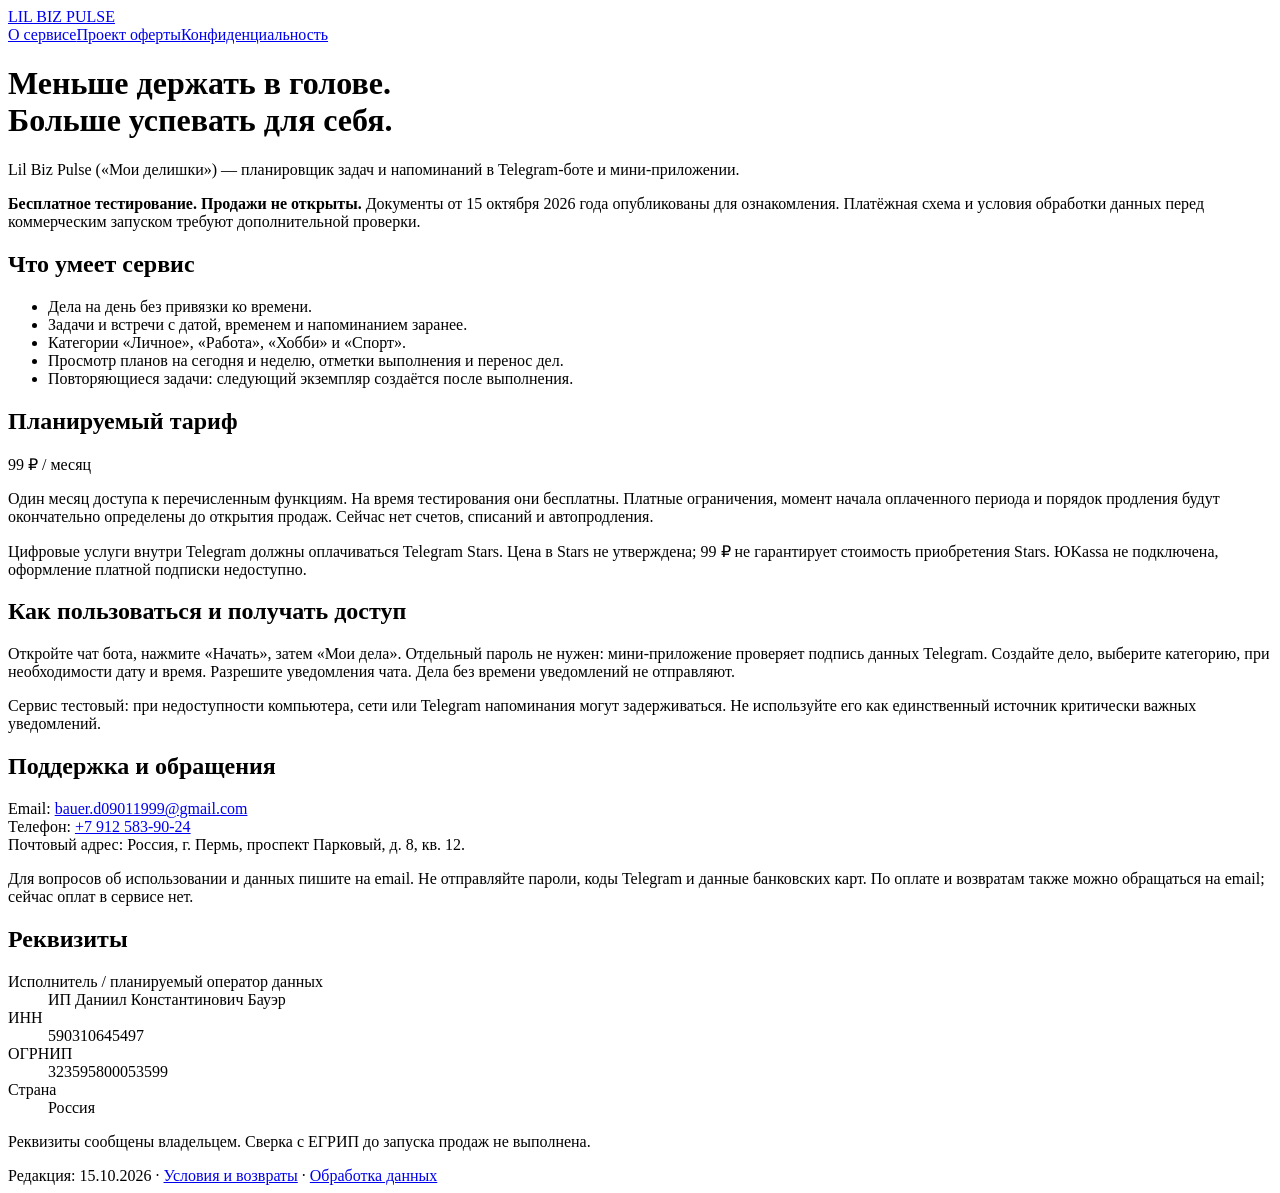
==== index.html @ 01dd5595 "Publish Lil Biz Pulse service information (pre-launch)" ====
<!doctype html>
<html lang="ru"><head><meta charset="utf-8"><meta name="viewport" content="width=device-width,initial-scale=1"><meta name="description" content="Lil Biz Pulse: дела и напоминания в Telegram. Описание, планируемый тариф, документы и реквизиты."><title>Lil Biz Pulse — о сервисе</title><link rel="stylesheet" href="style.css"></head>
<body><main><header><a class="brand" href="index.html">LIL BIZ PULSE</a><nav aria-label="Документы"><a href="index.html" aria-current="page">О сервисе</a><a href="offer.html">Проект оферты</a><a href="privacy.html">Конфиденциальность</a></nav></header>
<h1>Меньше держать в голове.<br>Больше успевать для себя.</h1>
<p>Lil Biz Pulse («Мои делишки») — планировщик задач и напоминаний в Telegram-боте и мини-приложении.</p>
<aside class="note"><strong>Бесплатное тестирование. Продажи не открыты.</strong> Документы от 15 октября 2026 года опубликованы для ознакомления. Платёжная схема и условия обработки данных перед коммерческим запуском требуют дополнительной проверки.</aside>
<h2>Что умеет сервис</h2><ul><li>Дела на день без привязки ко времени.</li><li>Задачи и встречи с датой, временем и напоминанием заранее.</li><li>Категории «Личное», «Работа», «Хобби» и «Спорт».</li><li>Просмотр планов на сегодня и неделю, отметки выполнения и перенос дел.</li><li>Повторяющиеся задачи: следующий экземпляр создаётся после выполнения.</li></ul>
<h2>Планируемый тариф</h2><p class="price">99 ₽ / месяц</p><p>Один месяц доступа к перечисленным функциям. На время тестирования они бесплатны. Платные ограничения, момент начала оплаченного периода и порядок продления будут окончательно определены до открытия продаж. Сейчас нет счетов, списаний и автопродления.</p>
<p>Цифровые услуги внутри Telegram должны оплачиваться Telegram Stars. Цена в Stars не утверждена; 99 ₽ не гарантирует стоимость приобретения Stars. ЮKassa не подключена, оформление платной подписки недоступно.</p>
<h2>Как пользоваться и получать доступ</h2><p>Откройте чат бота, нажмите «Начать», затем «Мои дела». Отдельный пароль не нужен: мини-приложение проверяет подпись данных Telegram. Создайте дело, выберите категорию, при необходимости дату и время. Разрешите уведомления чата. Дела без времени уведомлений не отправляют.</p><p>Сервис тестовый: при недоступности компьютера, сети или Telegram напоминания могут задерживаться. Не используйте его как единственный источник критически важных уведомлений.</p>
<h2>Поддержка и обращения</h2><p>Email: <a href="mailto:bauer.d09011999@gmail.com">bauer.d09011999@gmail.com</a><br>Телефон: <a href="tel:+79125839024">+7 912 583-90-24</a><br>Почтовый адрес: Россия, г. Пермь, проспект Парковый, д. 8, кв. 12.</p><p>Для вопросов об использовании и данных пишите на email. Не отправляйте пароли, коды Telegram и данные банковских карт. По оплате и возвратам также можно обращаться на email; сейчас оплат в сервисе нет.</p>
<h2>Реквизиты</h2><dl><dt>Исполнитель / планируемый оператор данных</dt><dd>ИП Даниил Константинович Бауэр</dd><dt>ИНН</dt><dd>590310645497</dd><dt>ОГРНИП</dt><dd>323595800053599</dd><dt>Страна</dt><dd>Россия</dd></dl><p class="muted">Реквизиты сообщены владельцем. Сверка с ЕГРИП до запуска продаж не выполнена.</p>
<footer>Редакция: 15.10.2026 · <a href="offer.html">Условия и возвраты</a> · <a href="privacy.html">Обработка данных</a></footer></main></body></html>
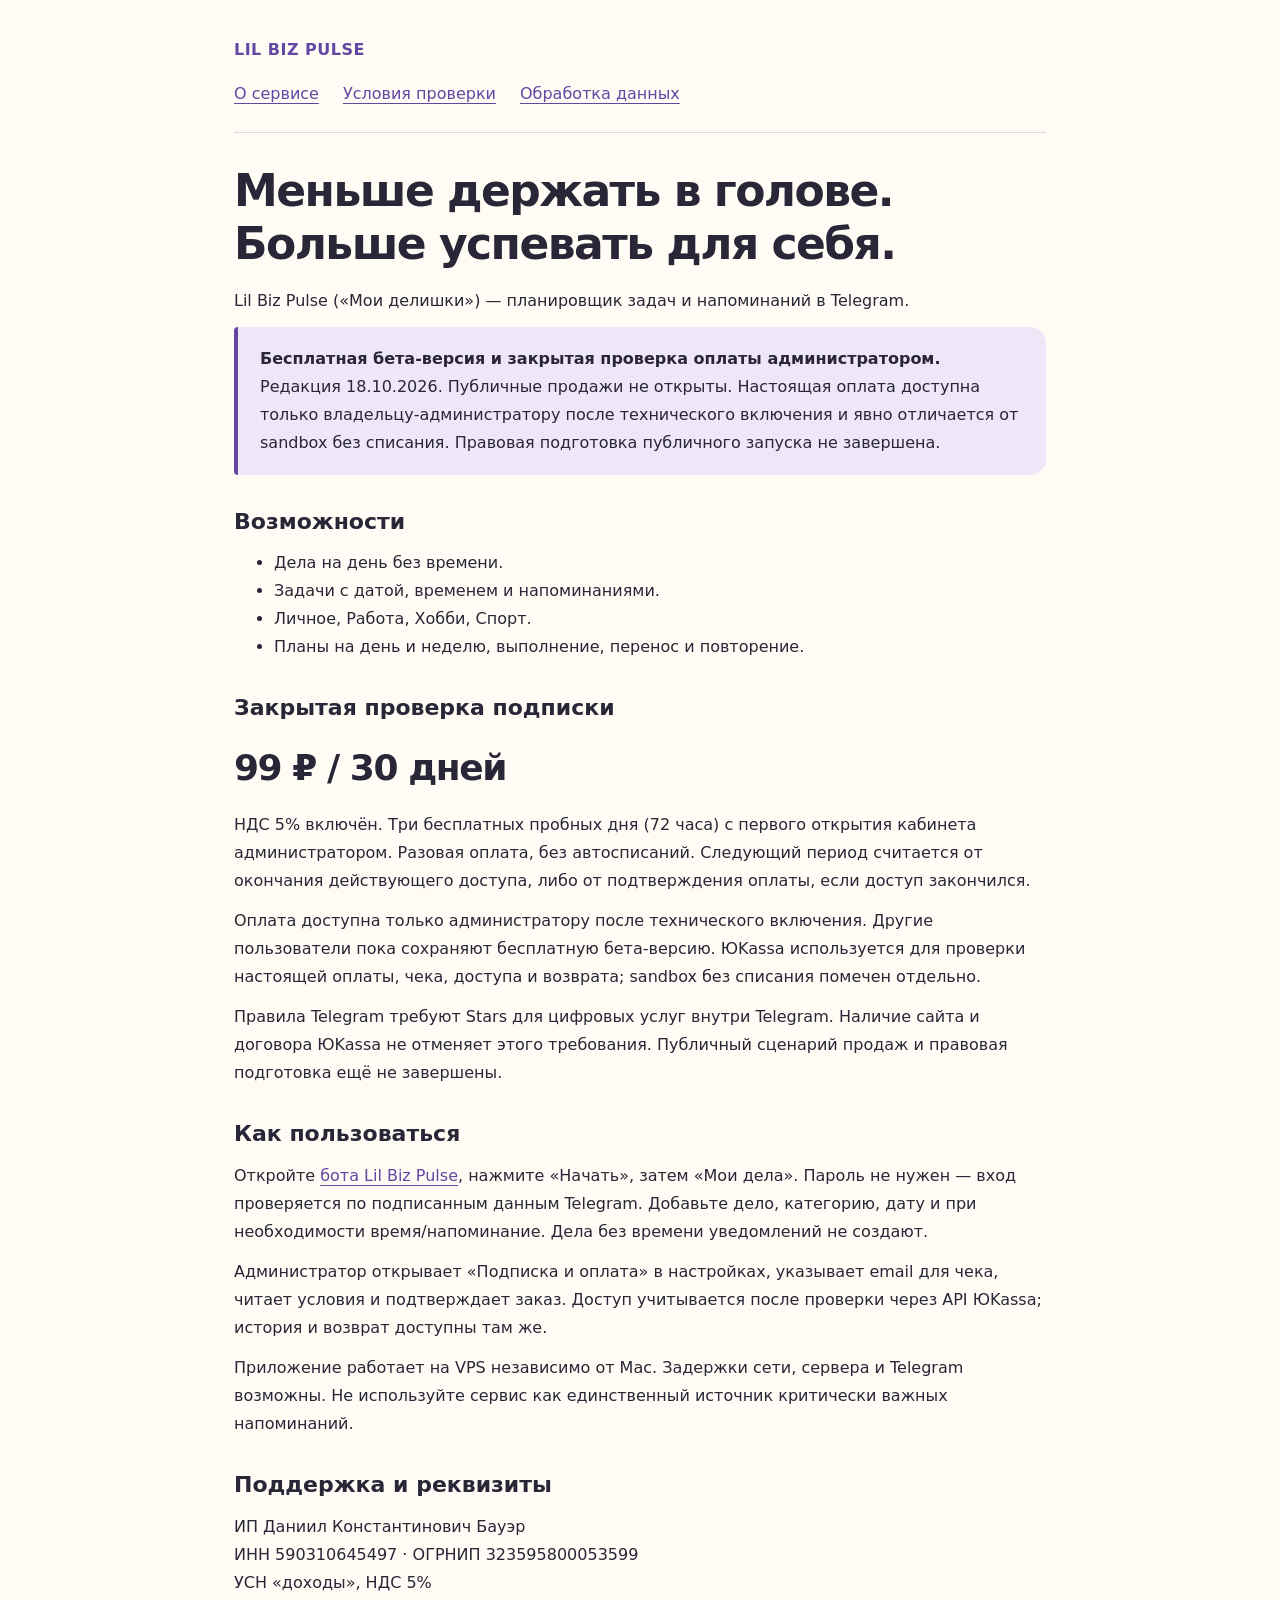
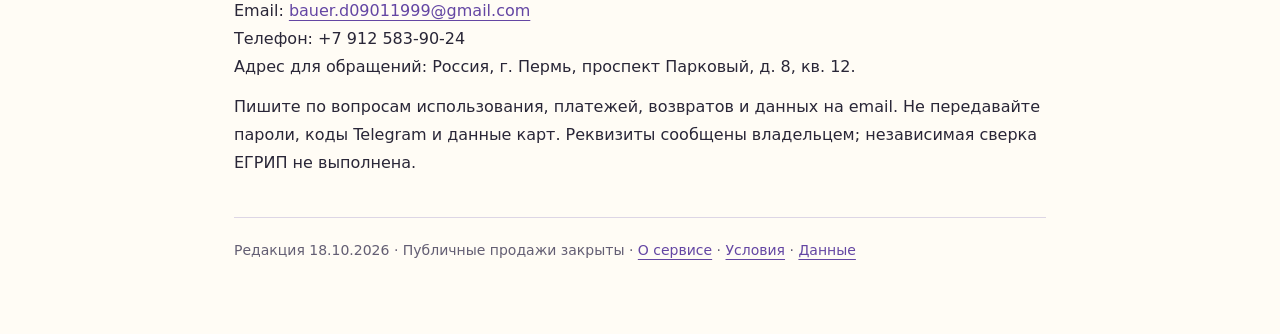
==== commit 6e83a375: "Describe administrator billing pilot, VAT 5%, and actual VPS infrastructure" ====
--- a/index.html
+++ b/index.html
@@ -1,13 +1,10 @@
 <!doctype html>
-<html lang="ru"><head><meta charset="utf-8"><meta name="viewport" content="width=device-width,initial-scale=1"><meta name="description" content="Lil Biz Pulse: дела и напоминания в Telegram. Описание, планируемый тариф, документы и реквизиты."><title>Lil Biz Pulse — о сервисе</title><link rel="stylesheet" href="style.css"></head>
-<body><main><header><a class="brand" href="index.html">LIL BIZ PULSE</a><nav aria-label="Документы"><a href="index.html" aria-current="page">О сервисе</a><a href="offer.html">Проект оферты</a><a href="privacy.html">Конфиденциальность</a></nav></header>
+<html lang="ru"><head><meta charset="utf-8"><meta name="viewport" content="width=device-width,initial-scale=1"><title>О сервисе — Lil Biz Pulse</title><link rel="stylesheet" href="style.css"></head>
+<body><main><header><a class="brand" href="index.html">LIL BIZ PULSE</a><nav aria-label="Документы"><a href="index.html">О сервисе</a><a href="offer.html">Условия проверки</a><a href="privacy.html">Обработка данных</a></nav></header>
 <h1>Меньше держать в голове.<br>Больше успевать для себя.</h1>
-<p>Lil Biz Pulse («Мои делишки») — планировщик задач и напоминаний в Telegram-боте и мини-приложении.</p>
-<aside class="note"><strong>Бесплатное тестирование. Продажи не открыты.</strong> Документы от 15 октября 2026 года опубликованы для ознакомления. Платёжная схема и условия обработки данных перед коммерческим запуском требуют дополнительной проверки.</aside>
-<h2>Что умеет сервис</h2><ul><li>Дела на день без привязки ко времени.</li><li>Задачи и встречи с датой, временем и напоминанием заранее.</li><li>Категории «Личное», «Работа», «Хобби» и «Спорт».</li><li>Просмотр планов на сегодня и неделю, отметки выполнения и перенос дел.</li><li>Повторяющиеся задачи: следующий экземпляр создаётся после выполнения.</li></ul>
-<h2>Планируемый тариф</h2><p class="price">99 ₽ / месяц</p><p>Один месяц доступа к перечисленным функциям. На время тестирования они бесплатны. Платные ограничения, момент начала оплаченного периода и порядок продления будут окончательно определены до открытия продаж. Сейчас нет счетов, списаний и автопродления.</p>
-<p>Цифровые услуги внутри Telegram должны оплачиваться Telegram Stars. Цена в Stars не утверждена; 99 ₽ не гарантирует стоимость приобретения Stars. ЮKassa не подключена, оформление платной подписки недоступно.</p>
-<h2>Как пользоваться и получать доступ</h2><p>Откройте чат бота, нажмите «Начать», затем «Мои дела». Отдельный пароль не нужен: мини-приложение проверяет подпись данных Telegram. Создайте дело, выберите категорию, при необходимости дату и время. Разрешите уведомления чата. Дела без времени уведомлений не отправляют.</p><p>Сервис тестовый: при недоступности компьютера, сети или Telegram напоминания могут задерживаться. Не используйте его как единственный источник критически важных уведомлений.</p>
-<h2>Поддержка и обращения</h2><p>Email: <a href="mailto:bauer.d09011999@gmail.com">bauer.d09011999@gmail.com</a><br>Телефон: <a href="tel:+79125839024">+7 912 583-90-24</a><br>Почтовый адрес: Россия, г. Пермь, проспект Парковый, д. 8, кв. 12.</p><p>Для вопросов об использовании и данных пишите на email. Не отправляйте пароли, коды Telegram и данные банковских карт. По оплате и возвратам также можно обращаться на email; сейчас оплат в сервисе нет.</p>
-<h2>Реквизиты</h2><dl><dt>Исполнитель / планируемый оператор данных</dt><dd>ИП Даниил Константинович Бауэр</dd><dt>ИНН</dt><dd>590310645497</dd><dt>ОГРНИП</dt><dd>323595800053599</dd><dt>Страна</dt><dd>Россия</dd></dl><p class="muted">Реквизиты сообщены владельцем. Сверка с ЕГРИП до запуска продаж не выполнена.</p>
-<footer>Редакция: 15.10.2026 · <a href="offer.html">Условия и возвраты</a> · <a href="privacy.html">Обработка данных</a></footer></main></body></html>
+<p>Lil Biz Pulse («Мои делишки») — планировщик задач и напоминаний в Telegram.</p><aside class="note"><strong>Бесплатная бета-версия и закрытая проверка оплаты администратором.</strong> Редакция 18.10.2026. Публичные продажи не открыты. Настоящая оплата доступна только владельцу-администратору после технического включения и явно отличается от sandbox без списания. Правовая подготовка публичного запуска не завершена.</aside>
+<h2>Возможности</h2><ul><li>Дела на день без времени.</li><li>Задачи с датой, временем и напоминаниями.</li><li>Личное, Работа, Хобби, Спорт.</li><li>Планы на день и неделю, выполнение, перенос и повторение.</li></ul>
+<h2>Закрытая проверка подписки</h2><p class="price">99 ₽ / 30 дней</p><p>НДС 5% включён. Три бесплатных пробных дня (72 часа) с первого открытия кабинета администратором. Разовая оплата, без автосписаний. Следующий период считается от окончания действующего доступа, либо от подтверждения оплаты, если доступ закончился.</p><p>Оплата доступна только администратору после технического включения. Другие пользователи пока сохраняют бесплатную бета-версию. ЮKassa используется для проверки настоящей оплаты, чека, доступа и возврата; sandbox без списания помечен отдельно.</p><p>Правила Telegram требуют Stars для цифровых услуг внутри Telegram. Наличие сайта и договора ЮKassa не отменяет этого требования. Публичный сценарий продаж и правовая подготовка ещё не завершены.</p>
+<h2>Как пользоваться</h2><p>Откройте <a href="https://t.me/lilbizpulse_bot">бота Lil Biz Pulse</a>, нажмите «Начать», затем «Мои дела». Пароль не нужен — вход проверяется по подписанным данным Telegram. Добавьте дело, категорию, дату и при необходимости время/напоминание. Дела без времени уведомлений не создают.</p><p>Администратор открывает «Подписка и оплата» в настройках, указывает email для чека, читает условия и подтверждает заказ. Доступ учитывается после проверки через API ЮKassa; история и возврат доступны там же.</p><p>Приложение работает на VPS независимо от Mac. Задержки сети, сервера и Telegram возможны. Не используйте сервис как единственный источник критически важных напоминаний.</p>
+<h2>Поддержка и реквизиты</h2><p>ИП Даниил Константинович Бауэр<br>ИНН 590310645497 · ОГРНИП 323595800053599<br>УСН «доходы», НДС 5%<br>Email: <a href="mailto:bauer.d09011999@gmail.com">bauer.d09011999@gmail.com</a><br>Телефон: +7 912 583-90-24<br>Адрес для обращений: Россия, г. Пермь, проспект Парковый, д. 8, кв. 12.</p><p>Пишите по вопросам использования, платежей, возвратов и данных на email. Не передавайте пароли, коды Telegram и данные карт. Реквизиты сообщены владельцем; независимая сверка ЕГРИП не выполнена.</p>
+<footer>Редакция 18.10.2026 · Публичные продажи закрыты · <a href="index.html">О сервисе</a> · <a href="offer.html">Условия</a> · <a href="privacy.html">Данные</a></footer></main></body></html>
--- a/style.css
+++ b/style.css
@@ -0,0 +1 @@
+:root{color-scheme:light;--ink:#292637;--muted:#635e73;--line:#ddd6e5;--paper:#fffcf5;--accent:#6446a3}*{box-sizing:border-box}body{margin:0;background:var(--paper);color:var(--ink);font:16px/1.75 system-ui,-apple-system,sans-serif}main{max-width:860px;margin:auto;padding:36px 24px 72px}header{padding-bottom:24px;border-bottom:1px solid var(--line)}.brand{color:var(--accent);font-weight:750;text-decoration:none;letter-spacing:.03em}nav{display:flex;flex-wrap:wrap;gap:12px 24px;margin-top:16px}a{color:var(--accent);text-underline-offset:4px}a:focus-visible{outline:3px solid var(--accent);outline-offset:5px}h1{font-size:clamp(28px,6vw,44px);line-height:1.2;letter-spacing:-.035em;margin:32px 0 16px}h2{font-size:22px;line-height:1.4;margin:32px 0 12px}p,ul,dl{margin:12px 0}.note{padding:18px 22px;background:#eee7f8;border-left:4px solid var(--accent);border-radius:4px 16px 16px 4px}.price{font-size:36px;letter-spacing:-.04em;font-weight:750}.muted,footer{color:var(--muted);font-size:14px}dt{font-weight:650}dd{margin:0 0 12px;overflow-wrap:anywhere}footer{margin-top:40px;padding-top:20px;border-top:1px solid var(--line)}@media print{nav{display:none}body{background:white}main{padding:0}.note{background:white;border:1px solid #999}a{color:inherit}}
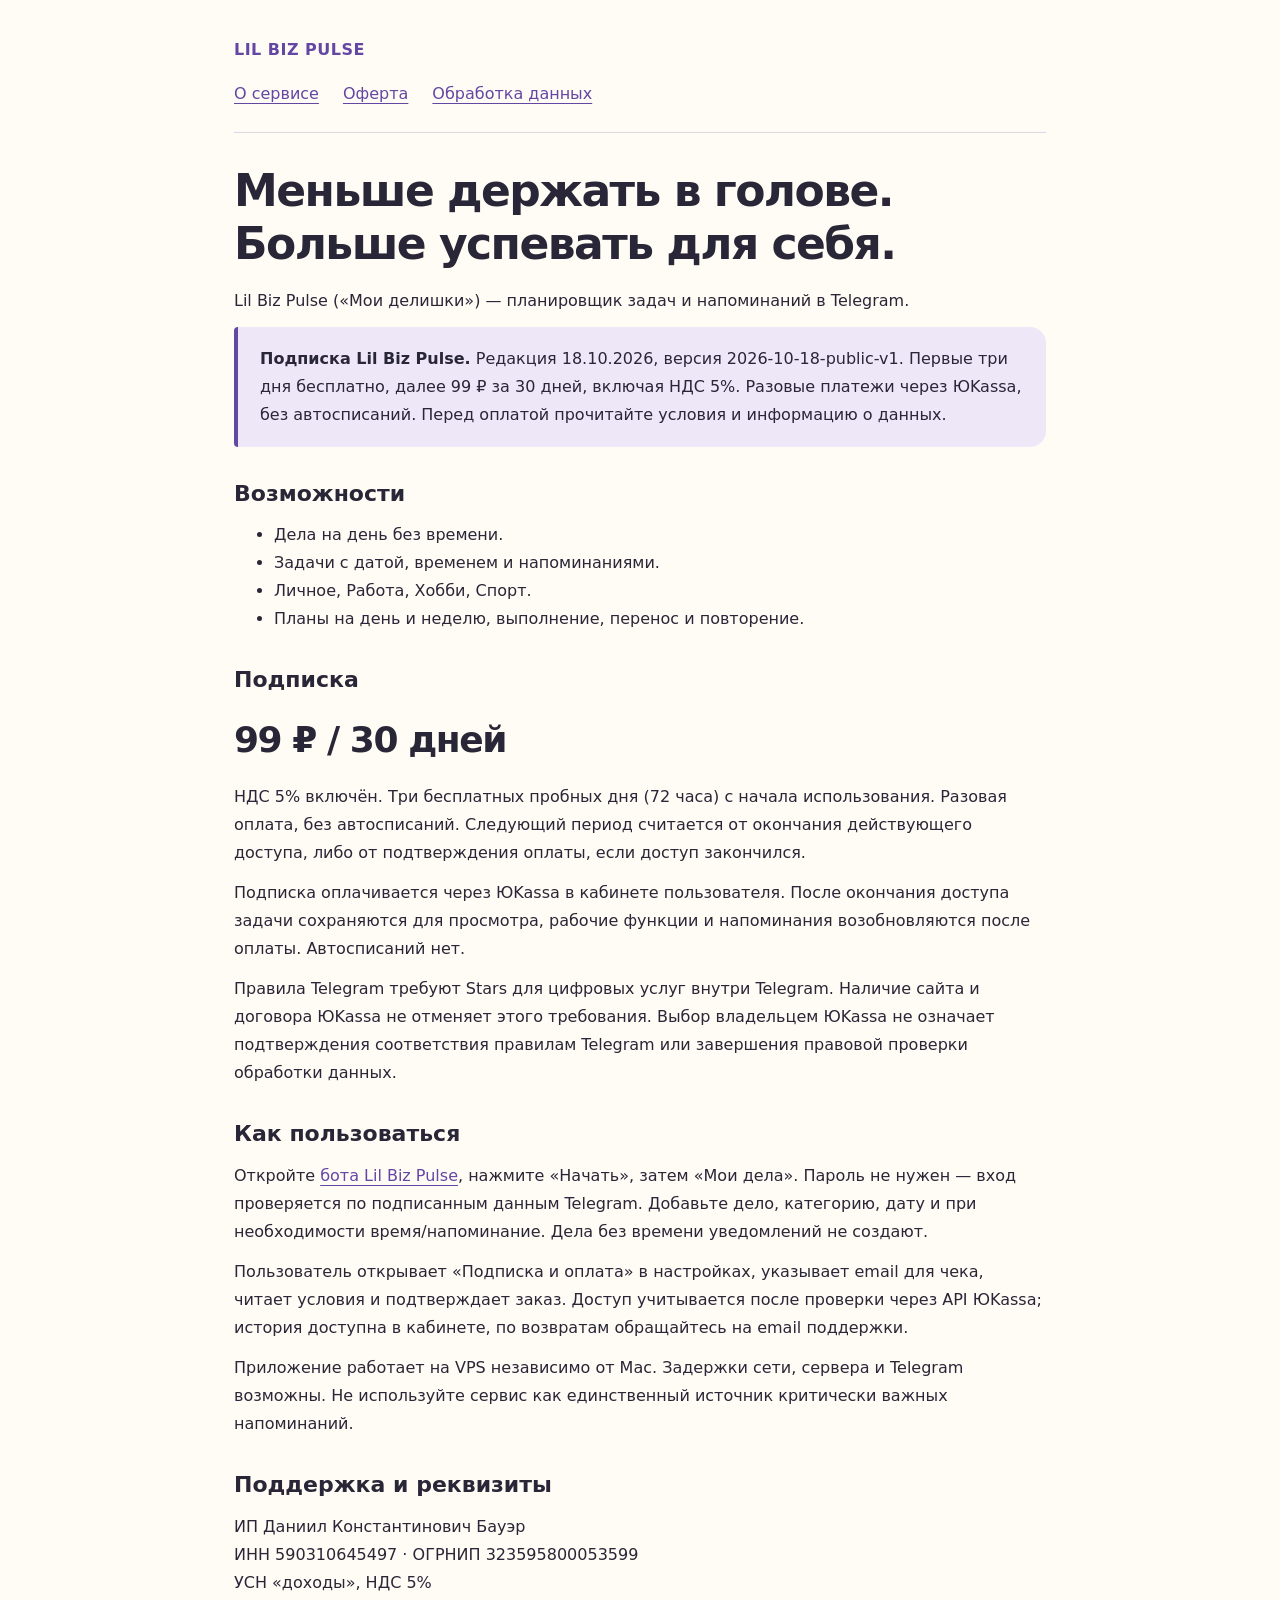
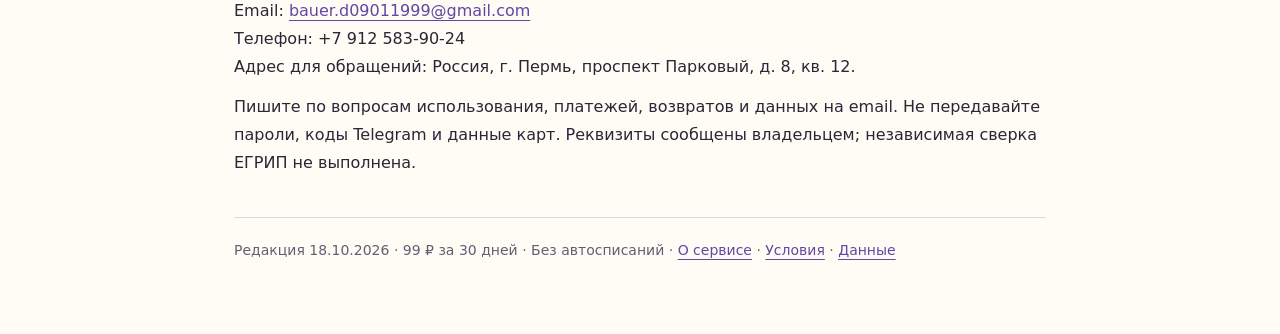
==== commit 0a68bb6c: "Publish subscription terms: 72-hour trial, read-only expiry, 99 RUB periods" ====
--- a/index.html
+++ b/index.html
@@ -1,10 +1,10 @@
 <!doctype html>
 <html lang="ru"><head><meta charset="utf-8"><meta name="viewport" content="width=device-width,initial-scale=1"><title>О сервисе — Lil Biz Pulse</title><link rel="stylesheet" href="style.css"></head>
-<body><main><header><a class="brand" href="index.html">LIL BIZ PULSE</a><nav aria-label="Документы"><a href="index.html">О сервисе</a><a href="offer.html">Условия проверки</a><a href="privacy.html">Обработка данных</a></nav></header>
+<body><main><header><a class="brand" href="index.html">LIL BIZ PULSE</a><nav aria-label="Документы"><a href="index.html">О сервисе</a><a href="offer.html">Оферта</a><a href="privacy.html">Обработка данных</a></nav></header>
 <h1>Меньше держать в голове.<br>Больше успевать для себя.</h1>
-<p>Lil Biz Pulse («Мои делишки») — планировщик задач и напоминаний в Telegram.</p><aside class="note"><strong>Бесплатная бета-версия и закрытая проверка оплаты администратором.</strong> Редакция 18.10.2026. Публичные продажи не открыты. Настоящая оплата доступна только владельцу-администратору после технического включения и явно отличается от sandbox без списания. Правовая подготовка публичного запуска не завершена.</aside>
+<p>Lil Biz Pulse («Мои делишки») — планировщик задач и напоминаний в Telegram.</p><aside class="note"><strong>Подписка Lil Biz Pulse.</strong> Редакция 18.10.2026, версия 2026-10-18-public-v1. Первые три дня бесплатно, далее 99 ₽ за 30 дней, включая НДС 5%. Разовые платежи через ЮKassa, без автосписаний. Перед оплатой прочитайте условия и информацию о данных.</aside>
 <h2>Возможности</h2><ul><li>Дела на день без времени.</li><li>Задачи с датой, временем и напоминаниями.</li><li>Личное, Работа, Хобби, Спорт.</li><li>Планы на день и неделю, выполнение, перенос и повторение.</li></ul>
-<h2>Закрытая проверка подписки</h2><p class="price">99 ₽ / 30 дней</p><p>НДС 5% включён. Три бесплатных пробных дня (72 часа) с первого открытия кабинета администратором. Разовая оплата, без автосписаний. Следующий период считается от окончания действующего доступа, либо от подтверждения оплаты, если доступ закончился.</p><p>Оплата доступна только администратору после технического включения. Другие пользователи пока сохраняют бесплатную бета-версию. ЮKassa используется для проверки настоящей оплаты, чека, доступа и возврата; sandbox без списания помечен отдельно.</p><p>Правила Telegram требуют Stars для цифровых услуг внутри Telegram. Наличие сайта и договора ЮKassa не отменяет этого требования. Публичный сценарий продаж и правовая подготовка ещё не завершены.</p>
-<h2>Как пользоваться</h2><p>Откройте <a href="https://t.me/lilbizpulse_bot">бота Lil Biz Pulse</a>, нажмите «Начать», затем «Мои дела». Пароль не нужен — вход проверяется по подписанным данным Telegram. Добавьте дело, категорию, дату и при необходимости время/напоминание. Дела без времени уведомлений не создают.</p><p>Администратор открывает «Подписка и оплата» в настройках, указывает email для чека, читает условия и подтверждает заказ. Доступ учитывается после проверки через API ЮKassa; история и возврат доступны там же.</p><p>Приложение работает на VPS независимо от Mac. Задержки сети, сервера и Telegram возможны. Не используйте сервис как единственный источник критически важных напоминаний.</p>
+<h2>Подписка</h2><p class="price">99 ₽ / 30 дней</p><p>НДС 5% включён. Три бесплатных пробных дня (72 часа) с начала использования. Разовая оплата, без автосписаний. Следующий период считается от окончания действующего доступа, либо от подтверждения оплаты, если доступ закончился.</p><p>Подписка оплачивается через ЮKassa в кабинете пользователя. После окончания доступа задачи сохраняются для просмотра, рабочие функции и напоминания возобновляются после оплаты. Автосписаний нет.</p><p>Правила Telegram требуют Stars для цифровых услуг внутри Telegram. Наличие сайта и договора ЮKassa не отменяет этого требования. Выбор владельцем ЮKassa не означает подтверждения соответствия правилам Telegram или завершения правовой проверки обработки данных.</p>
+<h2>Как пользоваться</h2><p>Откройте <a href="https://t.me/lilbizpulse_bot">бота Lil Biz Pulse</a>, нажмите «Начать», затем «Мои дела». Пароль не нужен — вход проверяется по подписанным данным Telegram. Добавьте дело, категорию, дату и при необходимости время/напоминание. Дела без времени уведомлений не создают.</p><p>Пользователь открывает «Подписка и оплата» в настройках, указывает email для чека, читает условия и подтверждает заказ. Доступ учитывается после проверки через API ЮKassa; история доступна в кабинете, по возвратам обращайтесь на email поддержки.</p><p>Приложение работает на VPS независимо от Mac. Задержки сети, сервера и Telegram возможны. Не используйте сервис как единственный источник критически важных напоминаний.</p>
 <h2>Поддержка и реквизиты</h2><p>ИП Даниил Константинович Бауэр<br>ИНН 590310645497 · ОГРНИП 323595800053599<br>УСН «доходы», НДС 5%<br>Email: <a href="mailto:bauer.d09011999@gmail.com">bauer.d09011999@gmail.com</a><br>Телефон: +7 912 583-90-24<br>Адрес для обращений: Россия, г. Пермь, проспект Парковый, д. 8, кв. 12.</p><p>Пишите по вопросам использования, платежей, возвратов и данных на email. Не передавайте пароли, коды Telegram и данные карт. Реквизиты сообщены владельцем; независимая сверка ЕГРИП не выполнена.</p>
-<footer>Редакция 18.10.2026 · Публичные продажи закрыты · <a href="index.html">О сервисе</a> · <a href="offer.html">Условия</a> · <a href="privacy.html">Данные</a></footer></main></body></html>
+<footer>Редакция 18.10.2026 · 99 ₽ за 30 дней · Без автосписаний · <a href="index.html">О сервисе</a> · <a href="offer.html">Условия</a> · <a href="privacy.html">Данные</a></footer></main></body></html>
